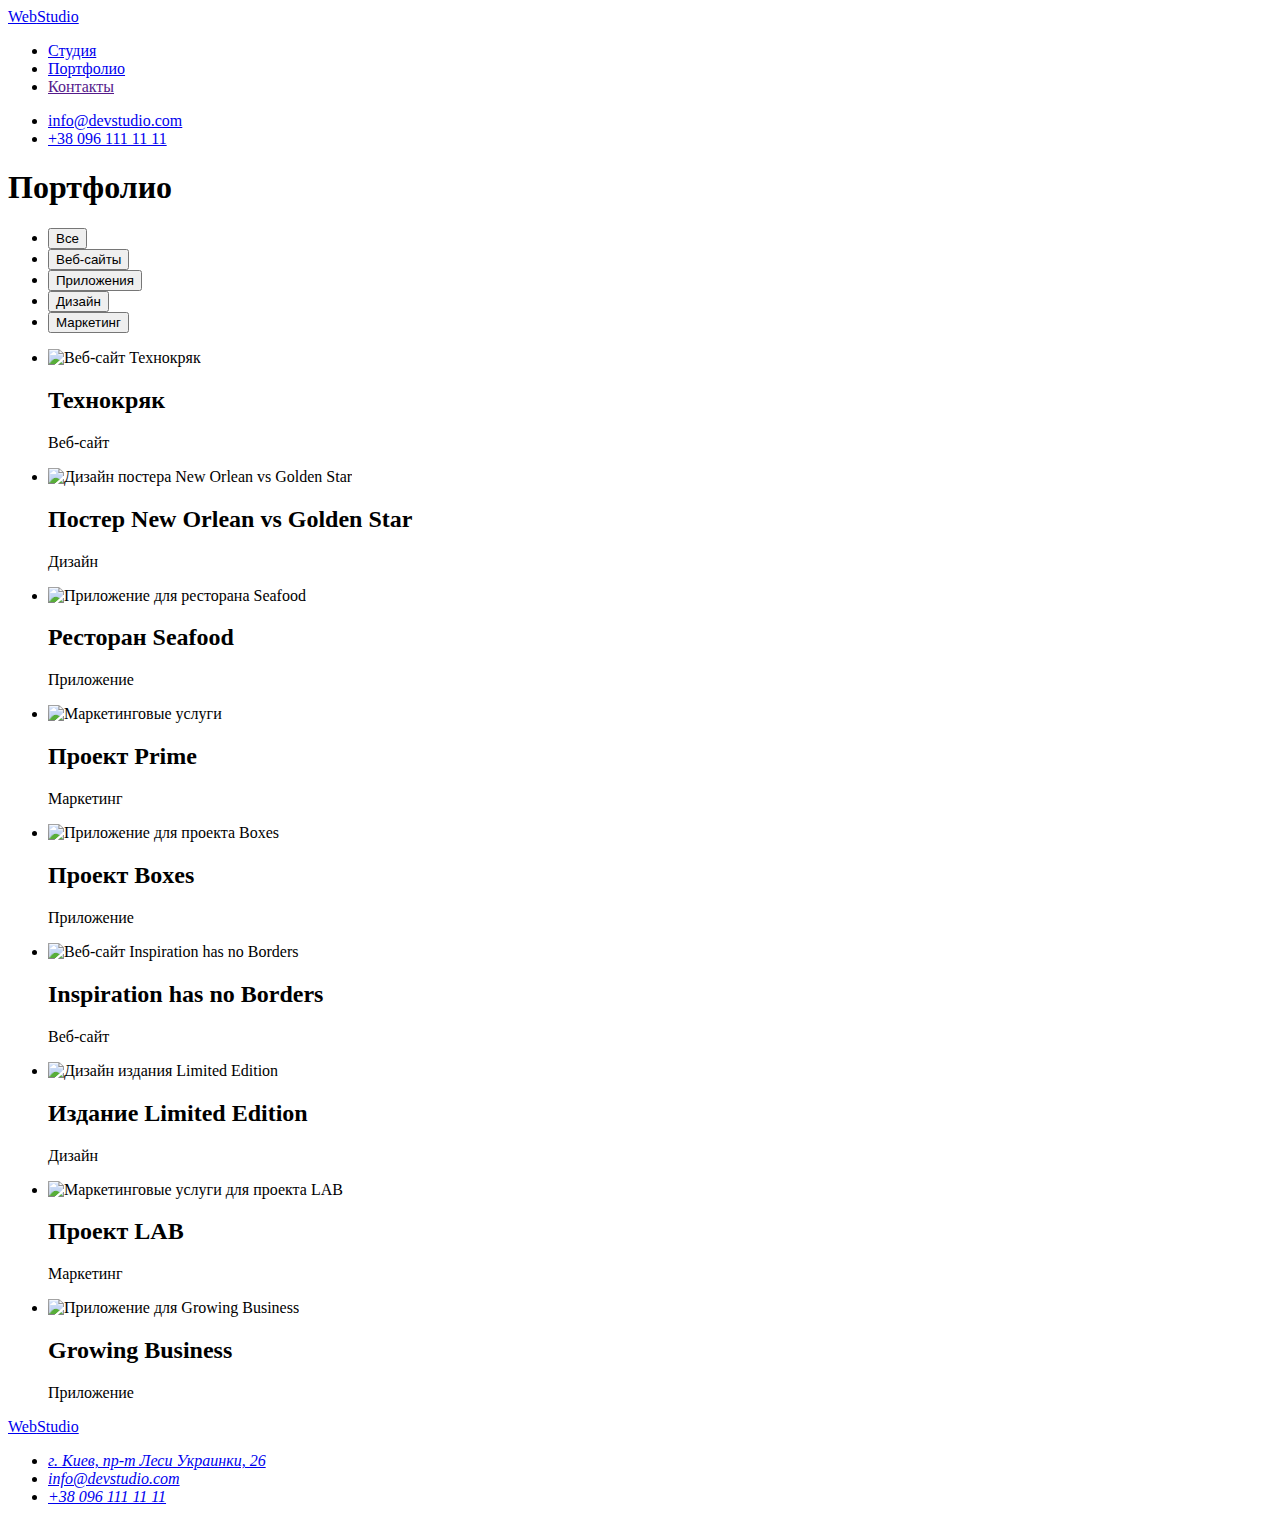
==== portfolio.html @ 217289b4 "Додає робочі файли" ====
<!DOCTYPE html>
<html lang="ru">

<head>
    <meta charset="UTF-8">
    <meta http-equiv="X-UA-Compatible" content="IE=edge">
    <meta name="viewport" content="width=device-width, initial-scale=1.0">
    <link rel="preconnect" href="https://fonts.googleapis.com">
    <link rel="preconnect" href="https://fonts.gstatic.com" crossorigin>
    <link href="https://fonts.googleapis.com/css2?family=Raleway:wght@700&family=Roboto:wght@400;500;700;900&display=swap" rel="stylesheet">

    <link rel="stylesheet" href="https://cdnjs.cloudflare.com/ajax/libs/modern-normalize/1.1.0/modern-normalize.min.css" integrity="sha512-wpPYUAdjBVSE4KJnH1VR1HeZfpl1ub8YT/NKx4PuQ5NmX2tKuGu6U/JRp5y+Y8XG2tV+wKQpNHVUX03MfMFn9Q==" crossorigin="anonymous" referrerpolicy="no-referrer" />
    <link rel="stylesheet" href="./css/styles.css">

    <title lang="en">Portfolio</title>
    
</head>

<body class="body">
    <header class="header">
        <div class="container header-container">
            <a class="link logo-header" href="./index.html" lang="en">Web<span class="logo-style-header">Studio</span></a>
            <nav class="nav">            
                <ul class="list nav-list">
                    <li class="item"><a class="link nav-link" href="./index.html">Студия</a></li>
                    <li class="item"><a class="link nav-link current" href="./portfolio.html">Портфолио</a></li>
                    <li class="item"><a class="link nav-link" href="">Контакты</a></li>
                </ul>                     
            </nav>
                <ul class="list header-contacts">
                    <li class="header-email-item"><a class="link header-email" href="mailto:info@devstudio.com">info@devstudio.com</a></li>
                    <li class="header-phone-item"><a class="link header-phone" href="tel:+380961111111">+38 096 111 11 11</a></li>
                </ul>
        </div>
    </header>
    
    <main>        
     <section class="portfolio-section">
        <div class="container">
                        <!-- скрыть Заголовок h1 "Портфолио"-->
            <h1 class="portfolio-title visually-hidden">Портфолио</h1>
            <ul class="list filter-list">
                <li class="filter-item">
                    <button class="filter-btn" type="button">Все</button>
                </li>
                <li class="filter-item">
                    <button class="filter-btn" type="button">Веб-сайты</button>
                </li>
                <li class="filter-item">
                    <button class="filter-btn" type="button">Приложения</button>
                </li>
                <li class="filter-item">
                    <button class="filter-btn" type="button">Дизайн</button>
                </li>
                <li class="filter-item">
                    <button class="filter-btn" type="button">Маркетинг</button>
                </li>
            </ul>
            <ul class="list portfolio-list">
                <li class="portfolio-item">
                    <img class="portfolio-item-img" src="./images/portfolio/project1.jpg" alt="Веб-сайт Технокряк" width="370" height="294">
                    <div class="border-item">
                        <h2 class="portfolio-subtitle">Технокряк</h2>
                        <p class="portfolio-text">Веб-сайт</p>
                    </div>
                </li>
                <li class="portfolio-item">
                    <img class="portfolio-item-img" src="./images/portfolio/project2.jpg" alt="Дизайн постера New Orlean vs Golden Star" width="370" height="294">
                    <div class="border-item">
                        <h2 class="portfolio-subtitle">Постер New Orlean vs Golden Star</h2>
                    <p class="portfolio-text">Дизайн</p>
                    </div>
                </li>
                <li class="portfolio-item">
                    <img class="portfolio-item-img" src="./images/portfolio/project3.jpg" alt="Приложение для ресторана Seafood" width="370" height="294">
                    <div class="border-item">
                        <h2 class="portfolio-subtitle">Ресторан Seafood</h2>
                    <p class="portfolio-text">Приложение</p>
                    </div>
                </li>
                <li class="portfolio-item">
                    <img class="portfolio-item-img" src="./images/portfolio/project4.jpg" alt="Маркетинговые услуги" width="370" height="294">
                    <div class="border-item">
                        <h2 class="portfolio-subtitle">Проект Prime</h2>
                    <p class="portfolio-text">Маркетинг</p>
                    </div>
                </li>
                <li class="portfolio-item">
                    <img class="portfolio-item-img" src="./images/portfolio/project5.jpg" alt="Приложение для проекта Boxes" width="370" height="294">
                    <div class="border-item">
                        <h2 class="portfolio-subtitle">Проект Boxes</h2>
                    <p class="portfolio-text">Приложение</p>
                    </div>
                </li>
                <li class="portfolio-item">
                    <img class="portfolio-item-img" src="./images/portfolio/project6.jpg" alt="Веб-сайт Inspiration has no Borders" width="370" height="294">
                    <div class="border-item">
                        <h2 class="portfolio-subtitle">Inspiration has no Borders</h2>
                    <p class="portfolio-text">Веб-сайт</p>
                    </div>
                </li>
                <li class="portfolio-item">
                    <img class="portfolio-item-img" src="./images/portfolio/project7.jpg" alt="Дизайн издания Limited Edition" width="370" height="294">
                    <div class="border-item">
                        <h2 class="portfolio-subtitle">Издание Limited Edition</h2>
                    <p class="portfolio-text">Дизайн</p>
                    </div>
                </li>
                <li class="portfolio-item">
                    <img class="portfolio-item-img" src="./images/portfolio/project8.jpg" alt="Маркетинговые услуги для проекта LAB" width="370" height="294">
                    <div class="border-item">
                        <h2 class="portfolio-subtitle">Проект LAB</h2>
                    <p class="portfolio-text">Маркетинг</p>
                    </div>
                </li>
                <li class="portfolio-item">
                    <img class="portfolio-item-img" src="./images/portfolio/project9.jpg" alt="Приложение для Growing Business" width="370" height="294">
                    <div class="border-item">
                        <h2 class="portfolio-subtitle">Growing Business</h2>
                    <p class="portfolio-text">Приложение</p>
                    </div>
                </li>            
            </ul>
        </div>
     </section>     
    </main>
    
    <footer class="footer">
        <div class="container">
            <a class="link logo-footer" href="./index.html" lang="en">Web<span class="logo-style-footer">Studio</span></a>
            <address class="footer-address">
                <ul class="list footer-list">
                    <li class="footer-item">
                        <a class="link footer-address-map" href="https://goo.gl/maps/XeqfAgBL67WMoKfA7" target="_blank" rel="noopener nofollow">г. Киев, пр-т Леси Украинки, 26</a>
                    </li>
                    <li class="footer-item">
                        <a class="link footer-email" href="mailto:info@devstudio.com">info@devstudio.com</a>
                    </li>
                    <li class="footer-item">
                        <a class="link footer-phone" href="tel:+380961111111">+38 096 111 11 11</a>
                    </li>
                </ul>
            </address>
        </div>
    </footer>  
</body>

</html>
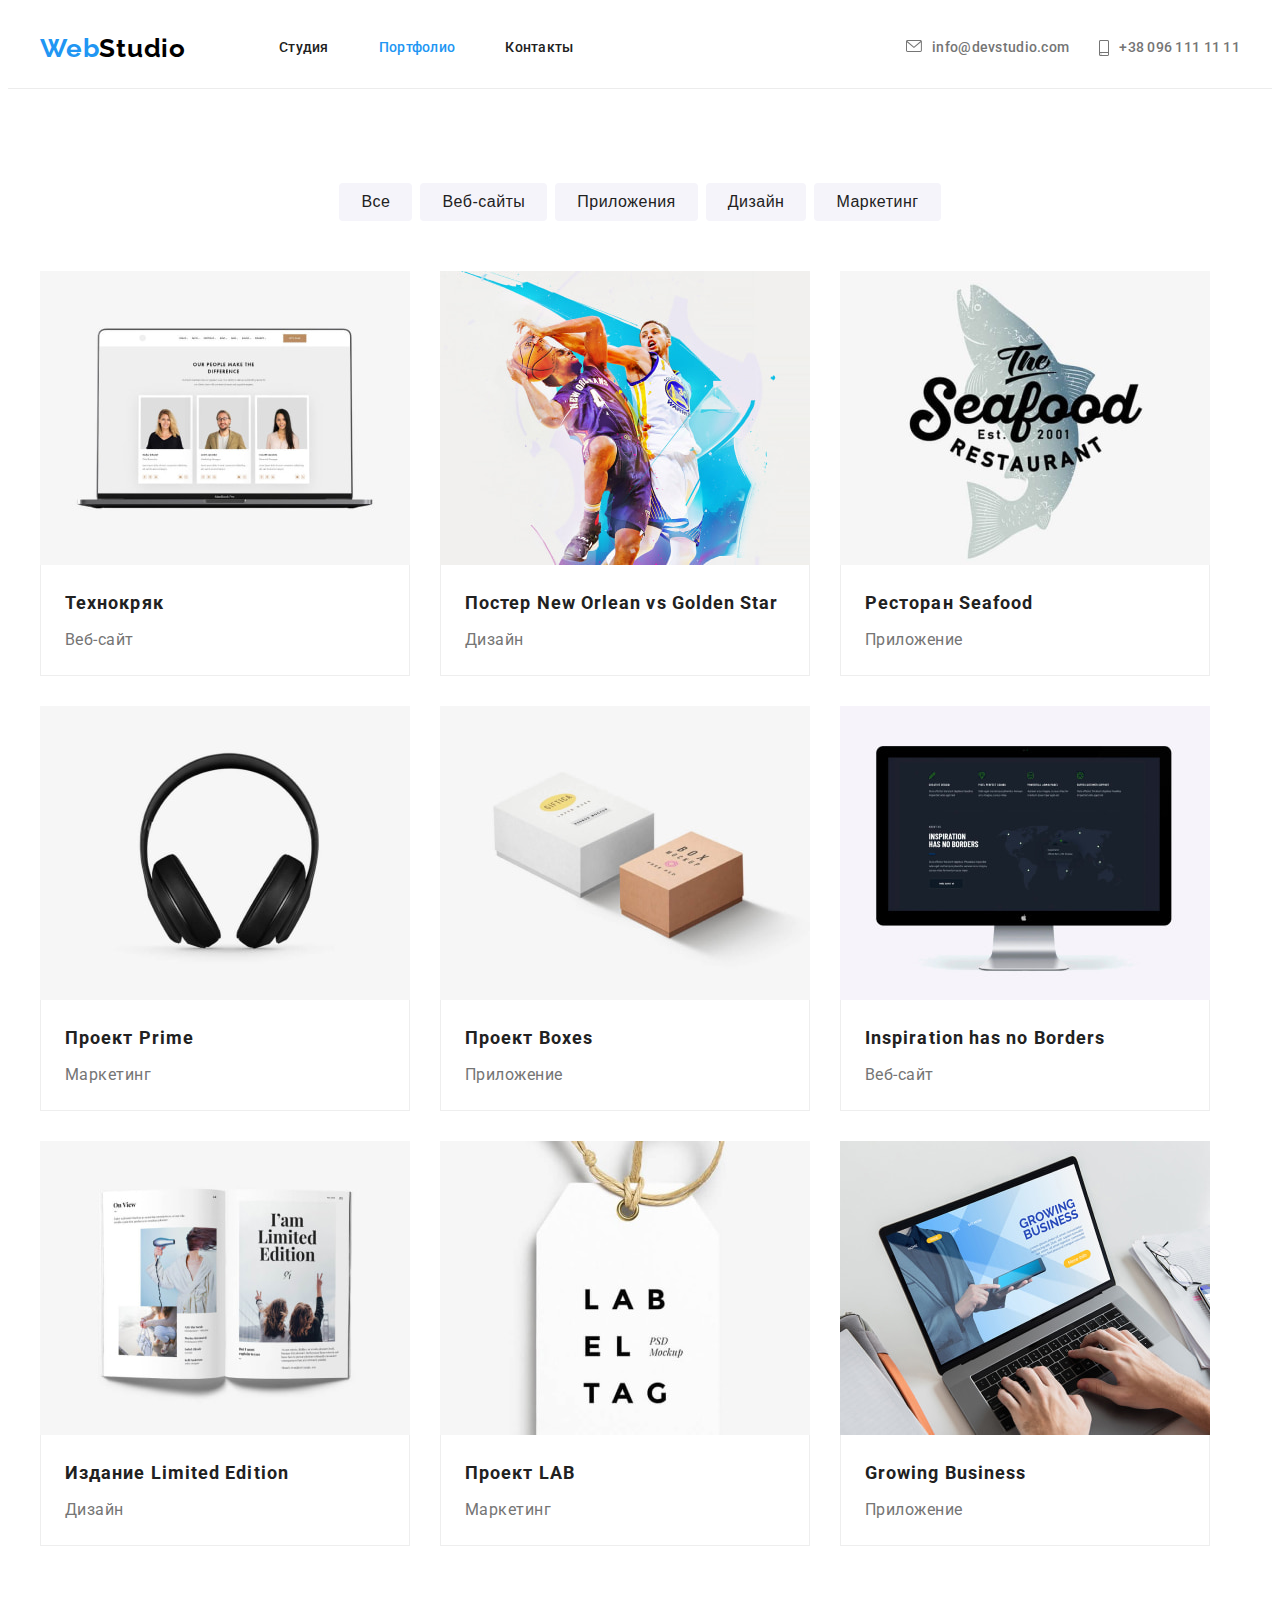
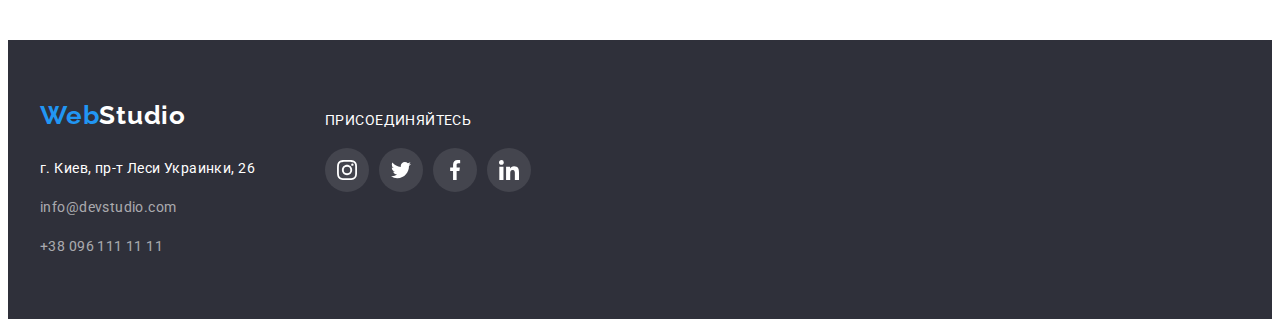
==== commit 4adfc758: "Додає іконки та стилі в portfolio.html" ====
--- a/portfolio.html
+++ b/portfolio.html
@@ -27,10 +27,24 @@
                     <li class="item"><a class="link nav-link" href="">Контакты</a></li>
                 </ul>                     
             </nav>
-                <ul class="list header-contacts">
-                    <li class="header-email-item"><a class="link header-email" href="mailto:info@devstudio.com">info@devstudio.com</a></li>
-                    <li class="header-phone-item"><a class="link header-phone" href="tel:+380961111111">+38 096 111 11 11</a></li>
-                </ul>
+            <ul class="list header-list">
+                <li class="header-item">
+                    <a class="link header-link" href="mailto:info@devstudio.com">
+                    <svg class="header-icon" width="16" height="12">
+                        <use href="./images/sprite.svg#icon-mail"></use>
+                    </svg> 
+                    info@devstudio.com
+                    </a>
+                </li>
+                <li class="header-item">
+                    <a class="link header-link" href="tel:+380961111111">
+                    <svg class="header-icon" width="10" height="16">
+                        <use href="./images/sprite.svg#icon-phone"></use>
+                    </svg> 
+                    +38 096 111 11 11
+                    </a>
+                </li>
+            </ul>
         </div>
     </header>
     
@@ -127,22 +141,61 @@
     
     <footer class="footer">
         <div class="container">
-            <a class="link logo-footer" href="./index.html" lang="en">Web<span class="logo-style-footer">Studio</span></a>
-            <address class="footer-address">
-                <ul class="list footer-list">
-                    <li class="footer-item">
-                        <a class="link footer-address-map" href="https://goo.gl/maps/XeqfAgBL67WMoKfA7" target="_blank" rel="noopener nofollow">г. Киев, пр-т Леси Украинки, 26</a>
-                    </li>
-                    <li class="footer-item">
-                        <a class="link footer-email" href="mailto:info@devstudio.com">info@devstudio.com</a>
-                    </li>
-                    <li class="footer-item">
-                        <a class="link footer-phone" href="tel:+380961111111">+38 096 111 11 11</a>
-                    </li>
-                </ul>
-            </address>
+            
+            <div class="footer-container">
+                <div class="footer-address-block">
+                    <a class="link logo-footer" href="./index.html" lang="en">Web<span class="logo-style-footer">Studio</span></a>
+                    <address class="footer-address">
+                        <ul class="list footer-list">
+                            <li class="footer-item">
+                                <a class="link footer-address-map" href="https://goo.gl/maps/XeqfAgBL67WMoKfA7" target="_blank" rel="noopener nofollow">г. Киев, пр-т Леси Украинки, 26</a>
+                            </li>
+                            <li class="footer-item">
+                                <a class="link footer-email" href="mailto:info@devstudio.com">info@devstudio.com</a>
+                            </li>
+                            <li class="footer-item">
+                                <a class="link footer-phone" href="tel:+380961111111">+38 096 111 11 11</a>
+                            </li>
+                        </ul>
+                    </address>
+                </div>
+                
+                <div class="footer-socials">
+                    <p class="socials-text">присоединяйтесь</p>
+                    <ul class="footer-socials-list list">
+                        <li class="footer-socials-item">
+                            <a class="footer-socials-link link" href="" target="_blank" rel="noopener noreferrer" aria-label="иконка instagram">
+                            <svg class="footer-socials-icon" width="20" height="20">
+                                <use href="./images/sprite.svg#icon-instagram"></use>
+                            </svg>
+                            </a>
+                        </li>
+                        <li class="footer-socials-item">
+                            <a class="footer-socials-link link" href="" target="_blank" rel="noopener noreferrer" aria-label="иконка twitter">
+                            <svg class="footer-socials-icon" width="20" height="20">
+                                <use href="./images/sprite.svg#icon-twitter"></use>
+                            </svg>
+                            </a>
+                        </li>
+                        <li class="footer-socials-item">
+                            <a class="footer-socials-link link" href="" target="_blank" rel="noopener noreferrer" aria-label="иконка facebook">
+                            <svg class="footer-socials-icon" width="20" height="20">
+                                <use href="./images/sprite.svg#icon-facebook"></use>
+                            </svg>
+                            </a>
+                        </li>
+                        <li class="footer-socials-item">
+                            <a class="footer-socials-link link" href="" target="_blank" rel="noopener noreferrer" aria-label="иконка linkedin">
+                            <svg class="footer-socials-icon" width="20" height="20">
+                                <use href="./images/sprite.svg#icon-linkedin"></use>
+                            </svg>
+                            </a>
+                        </li>
+                    </ul>
+                </div> 
+            </div>     
         </div>
-    </footer>  
+    </footer> 
 </body>
 
 </html>--- a/css/styles.css
+++ b/css/styles.css
@@ -0,0 +1,735 @@
+:root {
+    --main-font: 'Roboto', sans-serif;
+    --secondary-font: 'Raleway', sans-serif;
+
+    /* text-colors */
+    --main-color: #212121;
+    --secondary-color: #757575;
+    --accent-color: #2196F3;
+    --secondary-accent-color: #188CE8;
+    --white-text-color: #FFFFFF;
+    --black-text-color: #000000;
+
+    /* background-colors */
+    --main-bg-color: #FFFFFF;
+    --secondary-bg-color: #F5F4FA;
+    --dark-bg-color: #2F303A;
+    --accent-bg-color: #2196F3; 
+
+    /* border colors */
+    --main-border-color: #ECECEC;
+    --second-border-color: #AFB1B8;
+    --accent-border-color: #2196F3;
+
+    /* icon-colors */
+    --main-icon-color: #AFB1B8;
+    --second-icon-color: #FFFFFF;
+    --accent-icon-color: #2196F3;
+    
+    
+   }   
+
+.body {
+    font-family: var(--main-font);
+    font-weight: 400;
+    font-size: 14px;
+    letter-spacing: 0.03em;
+    color: var(--secondary-color);
+    background-color: var(--main-bg-color);
+}
+
+h1,h2,h3,h4,h5,h6,p {
+    margin: 0;
+}
+
+.container {
+    /* outline: 1px solid red; */
+    width: 1200px;
+
+    padding-left: 15px;
+    padding-right: 15px;
+
+    margin-left: auto;
+    margin-right: auto;
+}
+
+.link {
+    text-decoration: none;
+}
+
+.list {
+    list-style: none;
+    margin: 0;
+    padding: 0;
+}
+
+.section {
+    padding-top: 94px;
+    padding-bottom: 94px;
+}
+
+/* 
+==========================
+header-section
+==========================
+*/
+
+.header {
+    border-bottom: 1px solid var(--main-border-color);
+}
+
+.header-container {
+    display: flex;
+    align-items: center;
+}
+
+.logo-header {
+    font-family: var(--secondary-font);
+    font-weight: 700;
+    font-size: 26px;
+    line-height: 1.19;
+    letter-spacing: 0.03em;
+    color: var(--accent-color);
+    margin-right: 93px;
+}
+
+.logo-style-header {
+    font-family: var(--secondary-font);
+    font-weight: 700;
+    font-size: 26px;
+    line-height: 1.19;
+    letter-spacing: 0.03em;
+    color: var(--black-text-color);
+}
+
+.nav-list {
+    display: flex;
+}
+
+.item {
+    font-weight: 500;
+    font-size: 14px;
+    line-height: 1.14;
+    letter-spacing: 0.02em;
+    color: var(--main-color);
+    margin-right: 50px;   
+}
+
+.item:last-child {
+    margin-right: 0;
+}
+
+.nav-link {
+    font-weight: 500;
+    font-size: 14px;
+    line-height: 1.14;
+    letter-spacing: 0.02em;
+    color: currentColor;
+    padding-top: 32px;
+    padding-bottom: 32px;
+    display: block;
+}
+
+.header-list {
+    font-weight: 500;
+    font-size: 14px;
+    line-height: 1.14;
+    letter-spacing: 0.02em;
+    color: var(--secondary-color);
+    margin-left: auto;
+    display: flex;
+    
+}
+
+.header-item {
+    color: var(--secondary-color);
+
+}
+
+.header-item:not(:last-child) {
+    margin-right: 30px;
+}
+
+.header-link {
+    display: flex;
+    padding-top: 32px;
+    padding-bottom: 32px;
+    color: currentColor;
+}
+
+.header-icon {
+    margin-right: 10px;
+    fill: currentColor;
+}
+
+
+.nav-list .nav-link:hover,
+.nav-list .nav-link:focus {
+    color: var(--accent-color);
+}
+
+.nav-list .nav-link:active {
+    color: var(--accent-color);
+}
+
+.nav-list .nav-link.current {
+    color: var(--accent-color);
+}
+
+.header-item:hover,
+.header-item:focus {
+    color: var(--accent-color); 
+}
+
+.header-item:active {
+    color: var(--accent-color);
+}
+
+
+/* 
+==========================
+hero-section
+==========================
+*/
+
+.hero-section {
+    background-color: var(--dark-bg-color);
+    padding-top: 200px;
+    padding-bottom: 200px;
+    height: 600px;
+    max-width: 1600px;
+    margin-left: auto;
+    margin-right: auto;
+    background-image: linear-gradient(
+        to right, 
+        rgba(47, 48, 58, 0.4),
+        rgba(47, 48, 58, 0.4)
+    ), url("../images/hero/background-image-hero.jpg");
+    background-position: center;
+    background-repeat: no-repeat;
+    background-size: cover;
+}
+
+.hero-slogan {
+    font-weight: 900;
+    font-size: 44px;
+    line-height: 1.36;
+    text-align: center;
+    letter-spacing: 0.06em;
+    text-transform: uppercase;
+    color: var(--white-text-color);
+    margin-bottom: 30px;
+}
+
+.btn {
+    cursor: pointer;
+    font-family: inherit;
+    color: var(--white-text-color);
+    background-color: var(--accent-color);
+    box-shadow: 0px 4px 4px rgba(0, 0, 0, 0.15);
+    border-radius: 4px;
+    font-weight: 700;
+    font-size: 16px;
+    line-height: 1.88;
+    min-width: 200px;
+    min-height: 50px;
+    display: block;
+    align-items: center;
+    text-align: center;
+    letter-spacing: 0.06em;
+    padding: 10px 32px;
+    margin-left: auto;
+    margin-right: auto;
+    border: none;
+}
+
+.btn:hover {
+    background-color: var(--secondary-accent-color);
+    box-shadow: 0px 4px 4px rgba(0, 0, 0, 0.15);
+    border-radius: 4px;    
+}
+
+/* 
+==========================
+features-section
+==========================
+*/
+
+.visually-hidden {
+    position: absolute;
+    width: 1px;
+    height: 1px;
+    margin: -1px;
+    border: 0;
+    padding: 0;
+    white-space: nowrap;
+    clip-path: inset(100%);
+    clip: rect(0 0 0 0);
+    overflow: hidden;
+}
+
+  .features-section {
+      padding-bottom: 0;
+}
+
+.features-list {
+    display: flex;
+}
+
+.features-item {
+    width: 270px;
+    margin-right: 30px;
+}
+
+.features-item:last-child {
+    margin-right: 0;
+}
+  
+.features-subtitle {
+    font-weight: 700;
+    font-size: 14px;
+    line-height: 1.14;
+    letter-spacing: 0.03em;
+    text-transform: uppercase;
+    color: var(--main-color);
+    margin-bottom: 10px;
+}
+
+.features-text {
+    line-height: 1.71;
+    letter-spacing: 0.03em;
+    color: var(--secondary-color)
+}
+
+/* 
+==========================
+activities-section
+==========================
+*/
+
+
+.activities-title {
+    font-weight: 700;
+    font-size: 36px;
+    line-height: 1.17;
+    text-align: center;
+    letter-spacing: 0.03em;
+    color: var(--main-color);
+    margin-bottom: 50px;
+}
+
+.activities-list {
+    display: flex;
+}
+
+.activities-item {
+    margin-right: 30px;
+}
+
+.activities-item:last-child {
+    margin-right: 0;
+}
+
+img {
+    display: block;
+}
+
+/* 
+==========================
+team-section
+==========================
+*/
+
+.team-section {
+    background-color: var(--secondary-bg-color);
+}
+
+.team-title {
+    font-weight: 700;
+    font-size: 36px;
+    line-height: 1.17;
+    text-align: center;
+    letter-spacing: 0.03em;
+    color: var(--main-color);
+    margin-bottom: 50px;
+}
+
+.team-list {
+    display: flex;
+}
+
+.team-item {
+    background-color: var(--main-bg-color);
+    box-shadow: 0px 1px 3px rgba(0, 0, 0, 0.12), 0px 1px 1px rgba(0, 0, 0, 0.14), 0px 2px 1px rgba(0, 0, 0, 0.2);
+    border-radius: 0px 0px 4px 4px;
+    margin-right: 30px;
+}
+
+.team-item:last-child {
+    margin-right: 0;
+}
+
+.team-item-text {
+    padding-top: 30px;
+    padding-bottom: 30px;
+}
+
+.team-subtitle {
+    font-weight: 500;
+    font-size: 16px;
+    line-height: 1.19;
+    text-align: center;
+    letter-spacing: 0.03em;
+    color: var(--main-color);
+    margin-bottom: 10px;
+}
+
+.team-text {
+    font-size: 16px;
+    line-height: 1.19;
+    text-align: center;
+    letter-spacing: 0.03em;
+    color: var(--secondary-color);
+    margin-bottom: 16px;
+}
+
+/* 
+==========================
+clients-section
+==========================
+*/
+.clients-title {
+    font-weight: 700;
+    font-size: 36px;
+    line-height: 1.17;
+    text-align: center;
+    letter-spacing: 0.03em;
+    color: var(--main-color);
+    margin-bottom: 50px;
+}
+
+.clients-list {
+    display: flex;
+    justify-content: center;
+    align-items: center;
+}
+
+.clients-item:not(:last-child) {
+    margin-right: 30px;
+}
+
+.clients-link {
+    display: flex;
+    align-items: center;
+    justify-content: center;
+    width: 170px;
+    height: 92px;
+    border: 1px solid var(--second-border-color);
+    border-radius: 4px;
+    fill: var(--main-icon-color);
+}
+
+.clients-link:hover,
+.clients-link:focus {
+    border: 1px solid var(--accent-border-color);
+    fill: var(--accent-icon-color);
+}
+
+/* features-icon */
+.features-icon-section {
+    display: flex;
+    justify-content: center;
+    align-items: center;
+    border-radius: 4px;
+    background-color: var(--secondary-bg-color);
+    margin-bottom: 30px;
+    padding: 25px 100px;
+}
+
+.features-icon {
+    display: flex;
+    justify-content: center;
+    align-items: center;
+}
+
+/* socials-icon */
+
+.socials-list {
+    display: flex;
+    justify-content: center;
+    align-items: center;
+}
+
+.socials-item:not(:last-child) {
+    margin-right: 10px;
+}
+
+.socials-link {
+    display: flex;
+    align-items: center;
+    justify-content: center;
+    width: 44px;
+    height: 44px;
+    border-radius: 50%;
+    background-color: var(--main-bg-color);
+}
+
+.socials-icon {
+    fill: var(--main-icon-color);
+}
+
+
+
+.socials-link:hover,
+.socials-link:focus {
+    background-color: var(--accent-bg-color);
+}
+
+.socials-link:hover .socials-icon,
+.socials-link:focus .socials-icon {
+    fill: var(--white-text-color);
+}
+
+.footer-container {
+    display: flex;
+}
+
+.footer-socials {
+    padding-top: 12px;
+    align-items: start;
+    justify-content: start;
+}
+
+.footer-socials-list {
+    display: flex;
+    justify-content: center;
+    align-items: center;
+}
+
+.footer-socials-item:not(:last-child) {
+    margin-right: 10px;
+}
+
+.footer-socials-link {
+    display: flex;
+    align-items: center;
+    justify-content: center;
+    width: 44px;
+    height: 44px;
+    border-radius: 50%;
+    background-color: rgb(255, 255, 255, 0.1);
+}
+
+.footer-socials-icon {  
+    fill: var(--second-icon-color); 
+}
+
+.footer-socials-link:hover,
+.footer-socials-link:focus {
+    background-color: var(--accent-icon-color);
+}
+
+
+
+/* 
+==========================
+footer
+==========================
+*/
+
+.footer {
+    display: flex;
+    background-color: var(--dark-bg-color);
+    padding-top: 60px;
+    padding-bottom: 60px;
+}
+
+.logo-footer {
+    font-family: var(--secondary-font);
+    font-weight: 700;
+    font-size: 26px;
+    line-height: 1.19;
+    letter-spacing: 0.03em;
+    color: var(--accent-color);
+    margin-bottom: 20px;
+    display: block;
+}
+
+.logo-style-footer {
+    font-family: var(--secondary-font);
+    font-weight: 700;
+    font-size: 26px;
+    line-height: 1.19;
+    letter-spacing: 0.03em;
+    color: var(--white-text-color);
+}
+
+.footer-item {
+    padding-top: 6px;
+    margin-bottom: 9px;
+}
+
+.footer-item:last-child {
+    margin-bottom: 0;
+}
+
+.footer-address-block {
+    margin-right: 70px;
+}
+
+.footer-address-map {
+    font-style: normal;
+    line-height: 1.71;
+    letter-spacing: 0.03em;
+    color: var(--white-text-color);
+    margin-bottom: 9px;
+}
+
+.footer-email {
+    font-style: normal;
+    line-height: 1.71;
+    letter-spacing: 0.03em;
+    color: rgba(255, 255, 255, 0.6);
+    margin-bottom: 9px;
+    margin-right: auto;
+}
+
+.footer-phone {
+    font-style: normal;
+    line-height: 1.71;
+    letter-spacing: 0.03em;
+    color: rgba(255, 255, 255, 0.6);
+    margin-right: auto;
+}
+
+.footer-list .footer-address-map:hover,
+.footer-list .footer-address-map:focus {
+    color: var(--accent-color);
+}
+
+.footer-list .footer-email:hover,
+.footer-list .footer-email:focus {
+    color: var(--accent-color);
+}
+
+.footer-list .footer-phone:hover,
+.footer-list .footer-phone:focus {
+    color: var(--accent-color);
+}
+
+.socials-text {
+    display: flex;
+    text-transform: uppercase;
+    align-items: center;
+    color: var(--white-text-color);
+    margin-bottom: 20px;
+
+}
+
+
+/* 
+==========================
+portfolio-section
+==========================
+*/
+
+.portfolio-section {
+    padding-top: 94px;
+    padding-bottom: 94px;
+}
+
+.filter-btn {
+    font-weight: 500;
+    font-size: 16px;
+    line-height: 1.62;
+    text-align: center;
+    letter-spacing: 0.03em;
+    color: var(--main-color);
+    background-color: var(--secondary-bg-color);
+    padding: 6px 22px;
+    border: 0;
+    border-radius: 4px;
+    cursor: pointer;
+    }
+
+.filter-btn:hover,
+.filter-btn:focus {
+   background-color: var(--accent-color);
+   color: var(--white-text-color);
+}
+
+.filter-btn:active {
+    color: var(--white-text-color);
+    background-color: var(--accent-color);
+}
+
+.portfolio-list {
+    display: flex;
+    flex-wrap: wrap;
+}
+
+.border-item {
+    background-color: var(--main-bg-color);
+    border: 1px solid #EEEEEE;
+    border-top: none;
+    padding-top: 20px;
+}
+
+.portfolio-item {
+    margin-bottom: 30px;
+    margin-right: 30px;
+    width: 370px;
+}
+
+.portfolio-item:nth-child(n + 7) {
+    margin-bottom: 0;
+}
+
+.portfolio-item:nth-child(3n + 3) {
+    margin-right: 0;
+}
+
+.portfolio-item:hover,
+.portfolio-item:focus {
+    box-shadow: 0px 1px 1px rgba(0, 0, 0, 0.12), 0px 4px 4px rgba(0, 0, 0, 0.06), 1px 4px 6px rgba(0, 0, 0, 0.16);
+}
+
+.portfolio-subtitle {
+    font-weight: 700;
+    font-size: 18px;
+    line-height: 2.0;
+    
+    letter-spacing: 0.06em;
+    color: var(--main-color);
+    padding-left: 24px;
+    margin-bottom: 4px;
+    width: 370px;
+}
+
+.portfolio-text {
+    font-size: 16px;
+    line-height: 1.88;
+    letter-spacing: 0.03em;
+    color: var(--secondary-color);
+    padding-left: 24px;
+    padding-bottom: 20px;
+}
+
+.filter-list {
+    display: flex;
+    justify-content: center;
+    margin-bottom: 50px;
+}
+
+.filter-item {
+    margin-right: 8px;
+}
+
+.filter-item:last-child {
+    margin-right: 0;
+}
+
+.filter-item:hover,
+.folter-item:focus {
+    box-shadow: 0px 3px 1px rgba(0, 0, 0, 0.1), 0px 1px 2px rgba(0, 0, 0, 0.08), 0px 2px 2px rgba(0, 0, 0, 0.12);
+}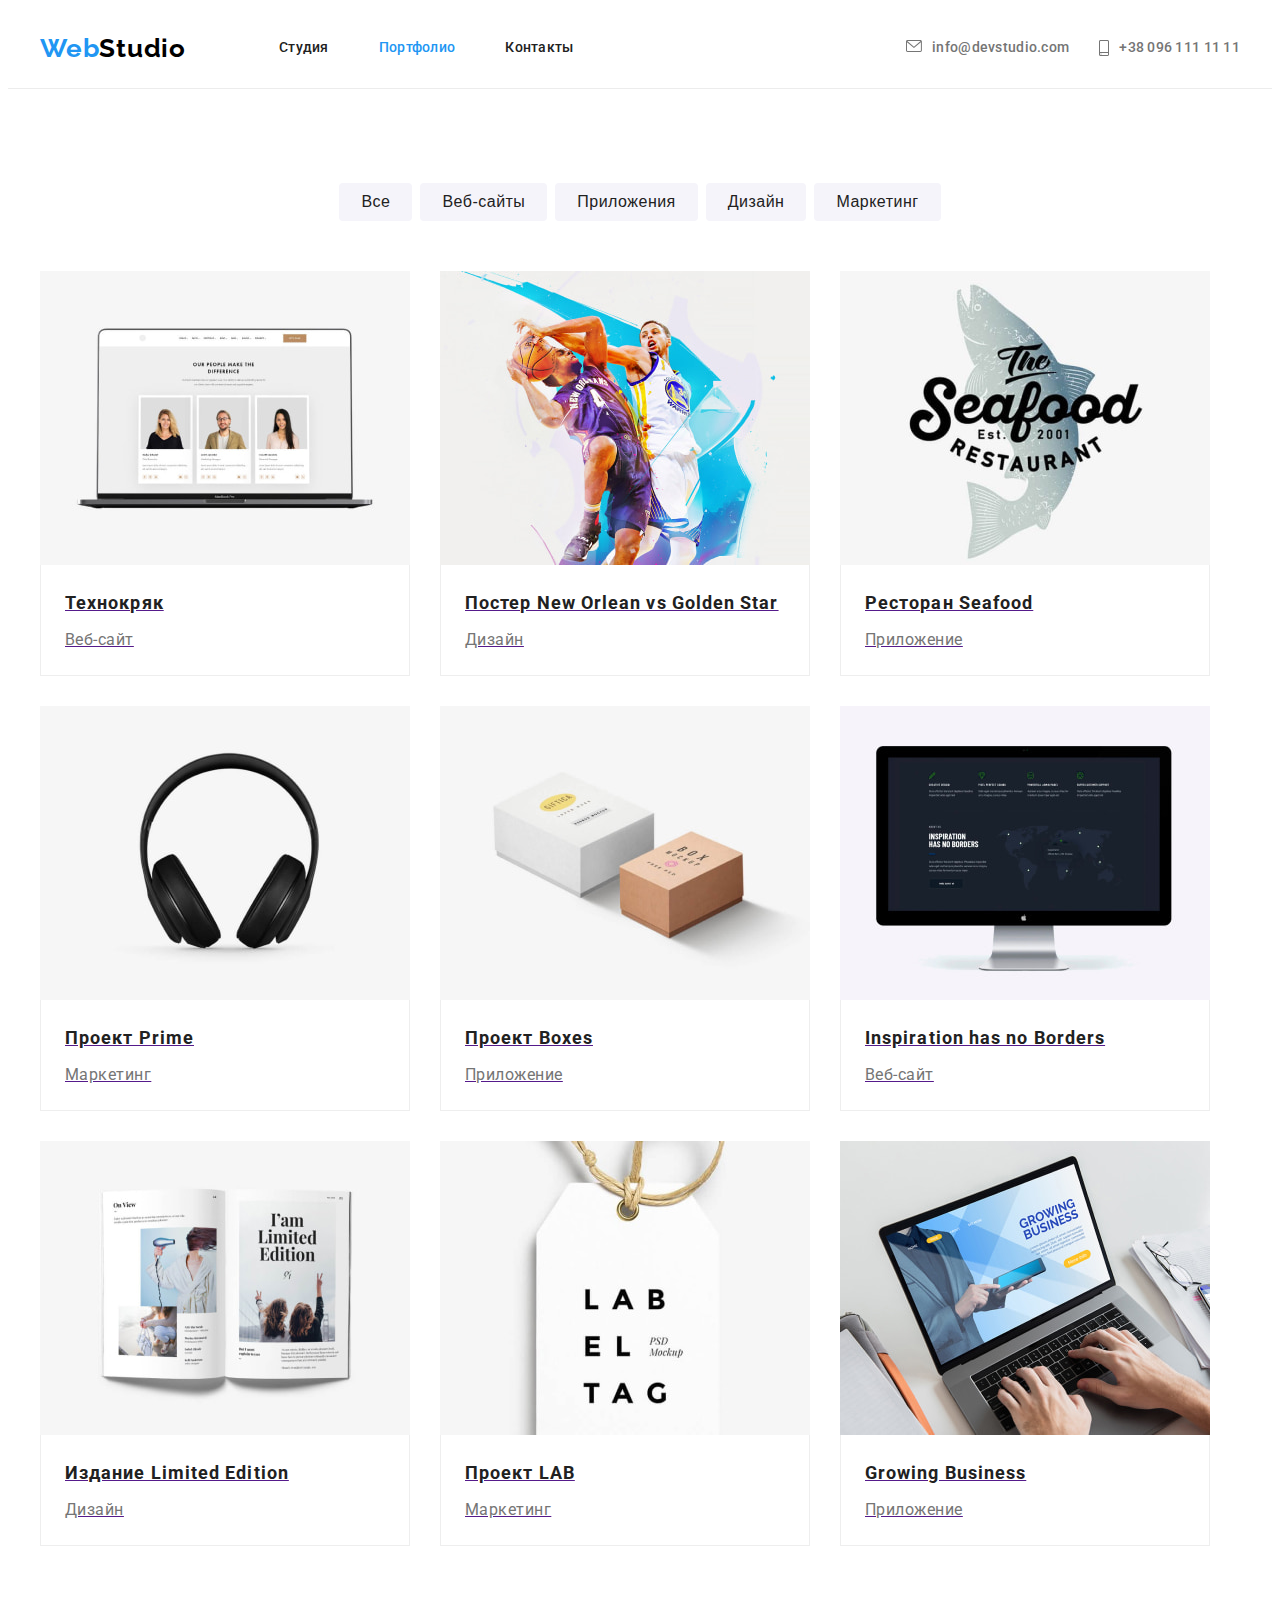
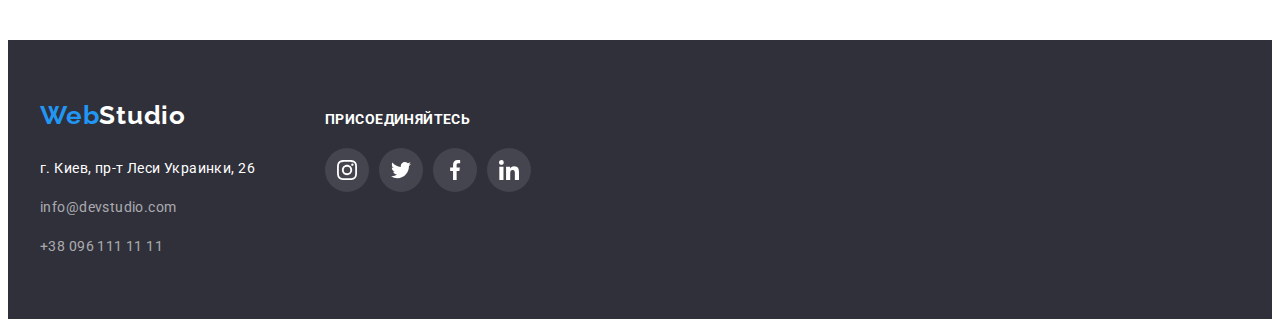
==== commit 0b8a05f2: "Додає коректні іконки в файлі sprite.svg" ====
--- a/portfolio.html
+++ b/portfolio.html
@@ -72,67 +72,86 @@
             </ul>
             <ul class="list portfolio-list">
                 <li class="portfolio-item">
+                    <a class="portfolio-link" href="" target="_blank" rel="noopener noreferrer">
                     <img class="portfolio-item-img" src="./images/portfolio/project1.jpg" alt="Веб-сайт Технокряк" width="370" height="294">
                     <div class="border-item">
                         <h2 class="portfolio-subtitle">Технокряк</h2>
                         <p class="portfolio-text">Веб-сайт</p>
                     </div>
-                </li>
-                <li class="portfolio-item">
+                    </a>
+
+                </li>
+                <li class="portfolio-item">
+                    <a class="portfolio-link" href="" target="_blank" rel="noopener noreferrer">
                     <img class="portfolio-item-img" src="./images/portfolio/project2.jpg" alt="Дизайн постера New Orlean vs Golden Star" width="370" height="294">
                     <div class="border-item">
                         <h2 class="portfolio-subtitle">Постер New Orlean vs Golden Star</h2>
-                    <p class="portfolio-text">Дизайн</p>
-                    </div>
-                </li>
-                <li class="portfolio-item">
+                        <p class="portfolio-text">Дизайн</p>
+                    </div>
+                    </a>
+                </li>
+                <li class="portfolio-item">
+                    <a class="portfolio-link" href="" target="_blank" rel="noopener noreferrer">
                     <img class="portfolio-item-img" src="./images/portfolio/project3.jpg" alt="Приложение для ресторана Seafood" width="370" height="294">
                     <div class="border-item">
                         <h2 class="portfolio-subtitle">Ресторан Seafood</h2>
-                    <p class="portfolio-text">Приложение</p>
-                    </div>
-                </li>
-                <li class="portfolio-item">
+                        <p class="portfolio-text">Приложение</p>
+                    </div>
+                    </a>
+                </li>
+                <li class="portfolio-item">
+                    <a class="portfolio-link" href="" target="_blank" rel="noopener noreferrer">
                     <img class="portfolio-item-img" src="./images/portfolio/project4.jpg" alt="Маркетинговые услуги" width="370" height="294">
                     <div class="border-item">
                         <h2 class="portfolio-subtitle">Проект Prime</h2>
-                    <p class="portfolio-text">Маркетинг</p>
-                    </div>
-                </li>
-                <li class="portfolio-item">
+                        <p class="portfolio-text">Маркетинг</p>
+                    </div>
+                    </a>
+                </li>
+                <li class="portfolio-item">
+                    <a class="portfolio-link" href="" target="_blank" rel="noopener noreferrer">
                     <img class="portfolio-item-img" src="./images/portfolio/project5.jpg" alt="Приложение для проекта Boxes" width="370" height="294">
                     <div class="border-item">
                         <h2 class="portfolio-subtitle">Проект Boxes</h2>
-                    <p class="portfolio-text">Приложение</p>
-                    </div>
-                </li>
-                <li class="portfolio-item">
+                        <p class="portfolio-text">Приложение</p>
+                    </div>
+                    </a>
+                </li>
+                <li class="portfolio-item">
+                    <a class="portfolio-link" href="" target="_blank" rel="noopener noreferrer">
                     <img class="portfolio-item-img" src="./images/portfolio/project6.jpg" alt="Веб-сайт Inspiration has no Borders" width="370" height="294">
                     <div class="border-item">
                         <h2 class="portfolio-subtitle">Inspiration has no Borders</h2>
-                    <p class="portfolio-text">Веб-сайт</p>
-                    </div>
-                </li>
-                <li class="portfolio-item">
+                        <p class="portfolio-text">Веб-сайт</p>
+                    </div>
+                    </a>
+                </li>
+                <li class="portfolio-item">
+                    <a class="portfolio-link" href="" target="_blank" rel="noopener noreferrer">
                     <img class="portfolio-item-img" src="./images/portfolio/project7.jpg" alt="Дизайн издания Limited Edition" width="370" height="294">
                     <div class="border-item">
                         <h2 class="portfolio-subtitle">Издание Limited Edition</h2>
-                    <p class="portfolio-text">Дизайн</p>
-                    </div>
-                </li>
-                <li class="portfolio-item">
+                        <p class="portfolio-text">Дизайн</p>
+                    </div>
+                    </a>
+                </li>
+                <li class="portfolio-item">
+                    <a class="portfolio-link" href="" target="_blank" rel="noopener noreferrer">
                     <img class="portfolio-item-img" src="./images/portfolio/project8.jpg" alt="Маркетинговые услуги для проекта LAB" width="370" height="294">
                     <div class="border-item">
                         <h2 class="portfolio-subtitle">Проект LAB</h2>
-                    <p class="portfolio-text">Маркетинг</p>
-                    </div>
-                </li>
-                <li class="portfolio-item">
+                        <p class="portfolio-text">Маркетинг</p>
+                    </div>
+                    </a>
+                </li>
+                <li class="portfolio-item">
+                    <a class="portfolio-link" href="" target="_blank" rel="noopener noreferrer">
                     <img class="portfolio-item-img" src="./images/portfolio/project9.jpg" alt="Приложение для Growing Business" width="370" height="294">
                     <div class="border-item">
                         <h2 class="portfolio-subtitle">Growing Business</h2>
-                    <p class="portfolio-text">Приложение</p>
-                    </div>
+                        <p class="portfolio-text">Приложение</p>
+                    </div>
+                    </a>
                 </li>            
             </ul>
         </div>
--- a/css/styles.css
+++ b/css/styles.css
@@ -492,12 +492,7 @@
 
 .footer-container {
     display: flex;
-}
-
-.footer-socials {
-    padding-top: 12px;
-    align-items: start;
-    justify-content: start;
+    align-items: baseline;
 }
 
 .footer-socials-list {
@@ -618,6 +613,10 @@
 }
 
 .socials-text {
+    font-weight: 700;
+    font-size: 14px;
+    line-height: 1.14;
+    letter-spacing: 0.03em;
     display: flex;
     text-transform: uppercase;
     align-items: center;
@@ -672,7 +671,7 @@
     background-color: var(--main-bg-color);
     border: 1px solid #EEEEEE;
     border-top: none;
-    padding-top: 20px;
+    padding: 20px 24px;
 }
 
 .portfolio-item {
@@ -689,8 +688,12 @@
     margin-right: 0;
 }
 
-.portfolio-item:hover,
-.portfolio-item:focus {
+.portfolio-link {
+    display: block;
+}
+
+.portfolio-link:hover,
+.portfolio-link:focus {
     box-shadow: 0px 1px 1px rgba(0, 0, 0, 0.12), 0px 4px 4px rgba(0, 0, 0, 0.06), 1px 4px 6px rgba(0, 0, 0, 0.16);
 }
 
@@ -701,9 +704,7 @@
     
     letter-spacing: 0.06em;
     color: var(--main-color);
-    padding-left: 24px;
     margin-bottom: 4px;
-    width: 370px;
 }
 
 .portfolio-text {
@@ -711,9 +712,8 @@
     line-height: 1.88;
     letter-spacing: 0.03em;
     color: var(--secondary-color);
-    padding-left: 24px;
-    padding-bottom: 20px;
-}
+}
+
 
 .filter-list {
     display: flex;
@@ -729,7 +729,7 @@
     margin-right: 0;
 }
 
-.filter-item:hover,
-.folter-item:focus {
+.filter-btn:hover,
+.filter-btn:focus {
     box-shadow: 0px 3px 1px rgba(0, 0, 0, 0.1), 0px 1px 2px rgba(0, 0, 0, 0.08), 0px 2px 2px rgba(0, 0, 0, 0.12);
 }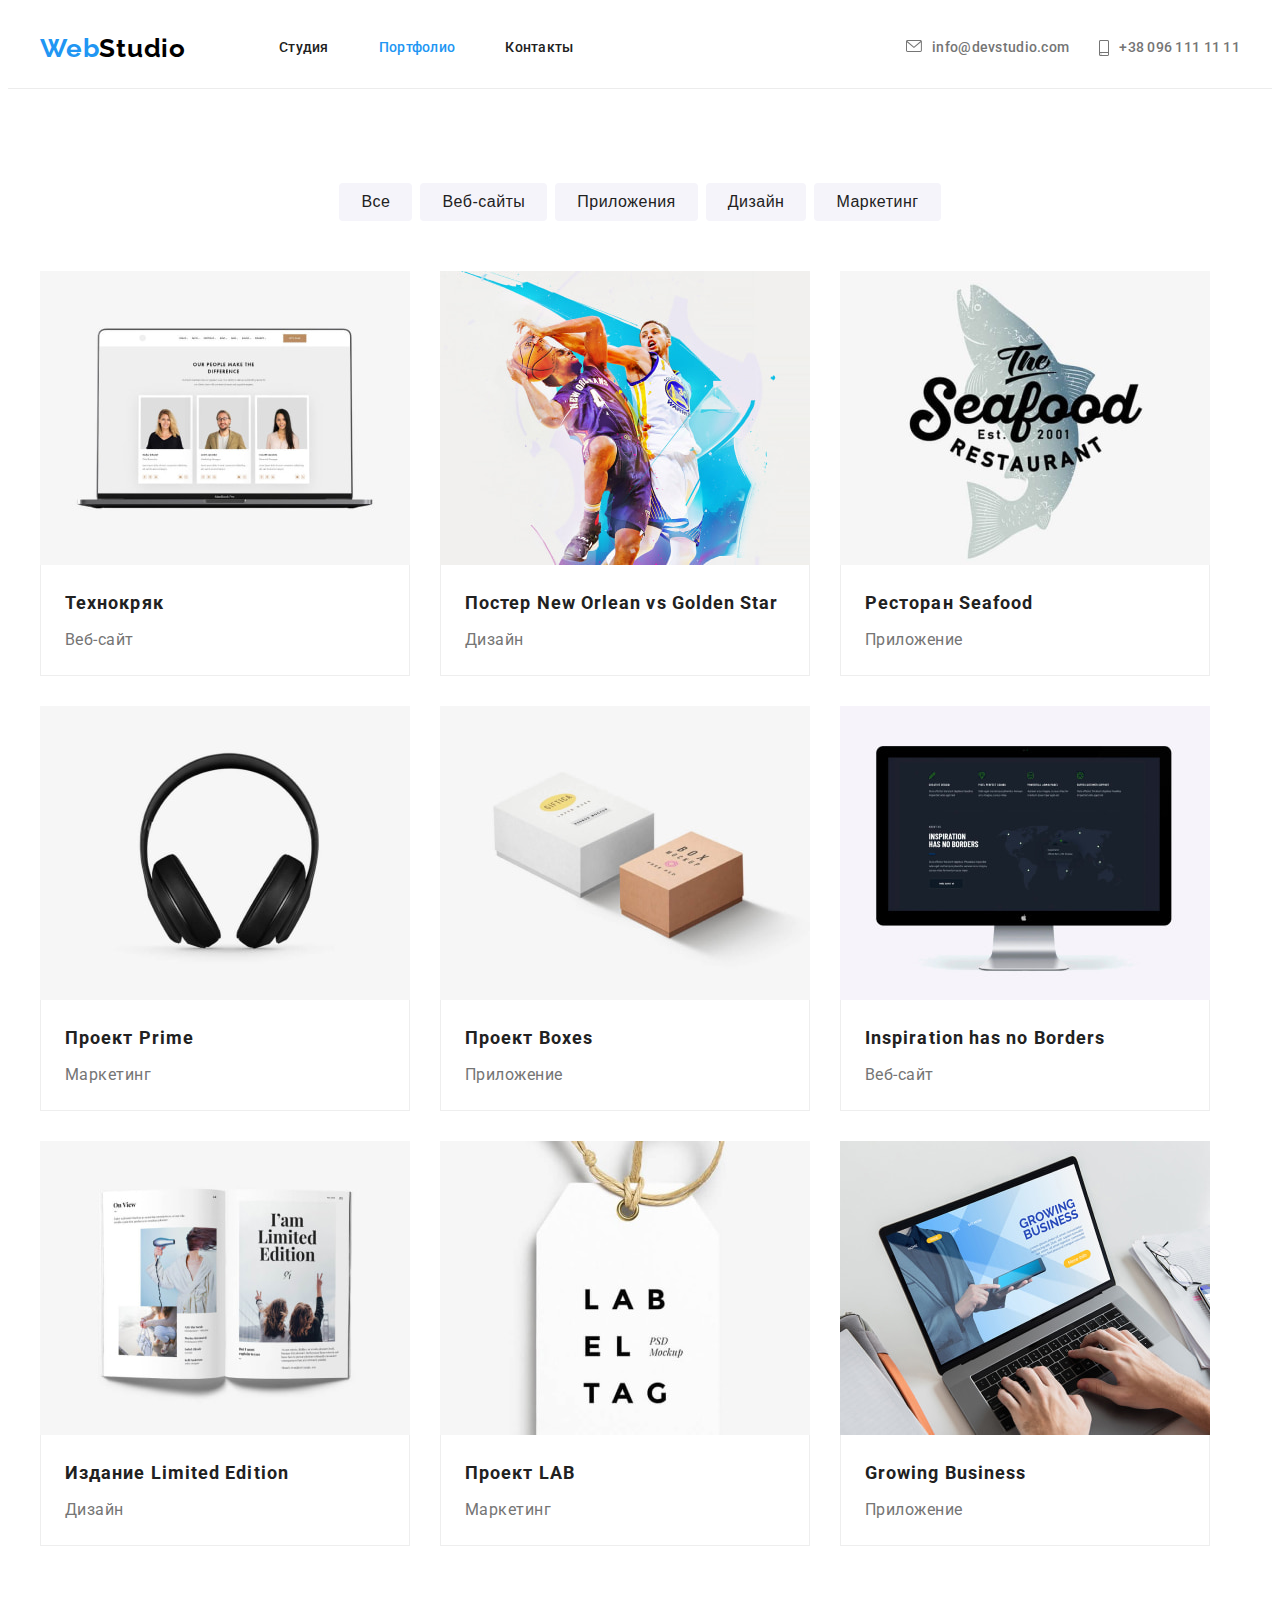
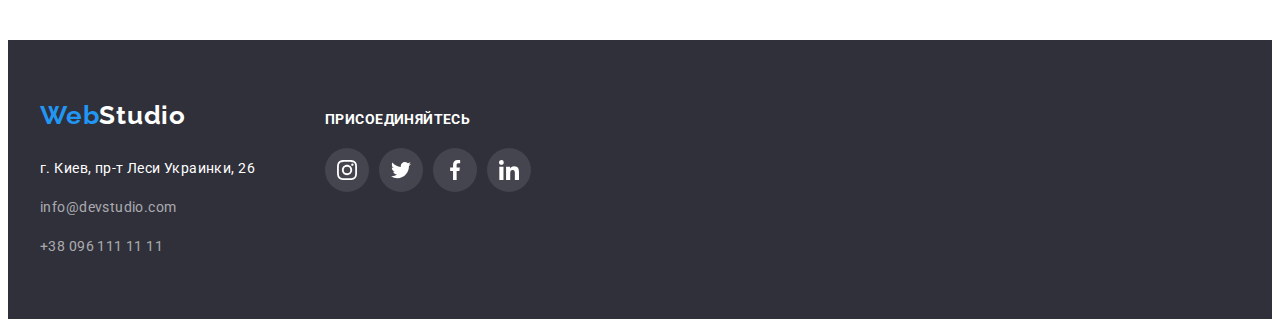
==== commit c7806a2e: "Додає стилі та ховери в portfolio.html" ====
--- a/portfolio.html
+++ b/portfolio.html
@@ -72,71 +72,71 @@
             </ul>
             <ul class="list portfolio-list">
                 <li class="portfolio-item">
-                    <a class="portfolio-link" href="" target="_blank" rel="noopener noreferrer">
+                    <a class="portfolio-link link" href="" target="_blank" rel="noopener noreferrer">
                     <img class="portfolio-item-img" src="./images/portfolio/project1.jpg" alt="Веб-сайт Технокряк" width="370" height="294">
                     <div class="border-item">
-                        <h2 class="portfolio-subtitle">Технокряк</h2>
+                        <h2 class="portfolio-subtitle link">Технокряк</h2>
                         <p class="portfolio-text">Веб-сайт</p>
                     </div>
                     </a>
 
                 </li>
                 <li class="portfolio-item">
-                    <a class="portfolio-link" href="" target="_blank" rel="noopener noreferrer">
+                    <a class="portfolio-link link" href="" target="_blank" rel="noopener noreferrer">
                     <img class="portfolio-item-img" src="./images/portfolio/project2.jpg" alt="Дизайн постера New Orlean vs Golden Star" width="370" height="294">
                     <div class="border-item">
-                        <h2 class="portfolio-subtitle">Постер New Orlean vs Golden Star</h2>
+                        <h2 class="portfolio-subtitle link">Постер New Orlean vs Golden Star</h2>
                         <p class="portfolio-text">Дизайн</p>
                     </div>
                     </a>
                 </li>
                 <li class="portfolio-item">
-                    <a class="portfolio-link" href="" target="_blank" rel="noopener noreferrer">
+                    <a class="portfolio-link link" href="" target="_blank" rel="noopener noreferrer">
                     <img class="portfolio-item-img" src="./images/portfolio/project3.jpg" alt="Приложение для ресторана Seafood" width="370" height="294">
                     <div class="border-item">
-                        <h2 class="portfolio-subtitle">Ресторан Seafood</h2>
+                        <h2 class="portfolio-subtitle link">Ресторан Seafood</h2>
                         <p class="portfolio-text">Приложение</p>
                     </div>
                     </a>
                 </li>
                 <li class="portfolio-item">
-                    <a class="portfolio-link" href="" target="_blank" rel="noopener noreferrer">
+                    <a class="portfolio-link link" href="" target="_blank" rel="noopener noreferrer">
                     <img class="portfolio-item-img" src="./images/portfolio/project4.jpg" alt="Маркетинговые услуги" width="370" height="294">
                     <div class="border-item">
-                        <h2 class="portfolio-subtitle">Проект Prime</h2>
+                        <h2 class="portfolio-subtitle link">Проект Prime</h2>
                         <p class="portfolio-text">Маркетинг</p>
                     </div>
                     </a>
                 </li>
                 <li class="portfolio-item">
-                    <a class="portfolio-link" href="" target="_blank" rel="noopener noreferrer">
+                    <a class="portfolio-link link" href="" target="_blank" rel="noopener noreferrer">
                     <img class="portfolio-item-img" src="./images/portfolio/project5.jpg" alt="Приложение для проекта Boxes" width="370" height="294">
                     <div class="border-item">
-                        <h2 class="portfolio-subtitle">Проект Boxes</h2>
+                        <h2 class="portfolio-subtitle link">Проект Boxes</h2>
                         <p class="portfolio-text">Приложение</p>
                     </div>
                     </a>
                 </li>
                 <li class="portfolio-item">
-                    <a class="portfolio-link" href="" target="_blank" rel="noopener noreferrer">
+                    <a class="portfolio-link link" href="" target="_blank" rel="noopener noreferrer">
                     <img class="portfolio-item-img" src="./images/portfolio/project6.jpg" alt="Веб-сайт Inspiration has no Borders" width="370" height="294">
                     <div class="border-item">
-                        <h2 class="portfolio-subtitle">Inspiration has no Borders</h2>
+                        <h2 class="portfolio-subtitle link">Inspiration has no Borders</h2>
                         <p class="portfolio-text">Веб-сайт</p>
                     </div>
                     </a>
                 </li>
                 <li class="portfolio-item">
-                    <a class="portfolio-link" href="" target="_blank" rel="noopener noreferrer">
+                    <a class="portfolio-link link" href="" target="_blank" rel="noopener noreferrer">
                     <img class="portfolio-item-img" src="./images/portfolio/project7.jpg" alt="Дизайн издания Limited Edition" width="370" height="294">
                     <div class="border-item">
-                        <h2 class="portfolio-subtitle">Издание Limited Edition</h2>
+                        <h2 class="portfolio-subtitle link">Издание Limited Edition</h2>
                         <p class="portfolio-text">Дизайн</p>
                     </div>
                     </a>
                 </li>
                 <li class="portfolio-item">
-                    <a class="portfolio-link" href="" target="_blank" rel="noopener noreferrer">
+                    <a class="portfolio-link link" href="" target="_blank" rel="noopener noreferrer">
                     <img class="portfolio-item-img" src="./images/portfolio/project8.jpg" alt="Маркетинговые услуги для проекта LAB" width="370" height="294">
                     <div class="border-item">
                         <h2 class="portfolio-subtitle">Проект LAB</h2>
@@ -145,7 +145,7 @@
                     </a>
                 </li>
                 <li class="portfolio-item">
-                    <a class="portfolio-link" href="" target="_blank" rel="noopener noreferrer">
+                    <a class="portfolio-link link" href="" target="_blank" rel="noopener noreferrer">
                     <img class="portfolio-item-img" src="./images/portfolio/project9.jpg" alt="Приложение для Growing Business" width="370" height="294">
                     <div class="border-item">
                         <h2 class="portfolio-subtitle">Growing Business</h2>
